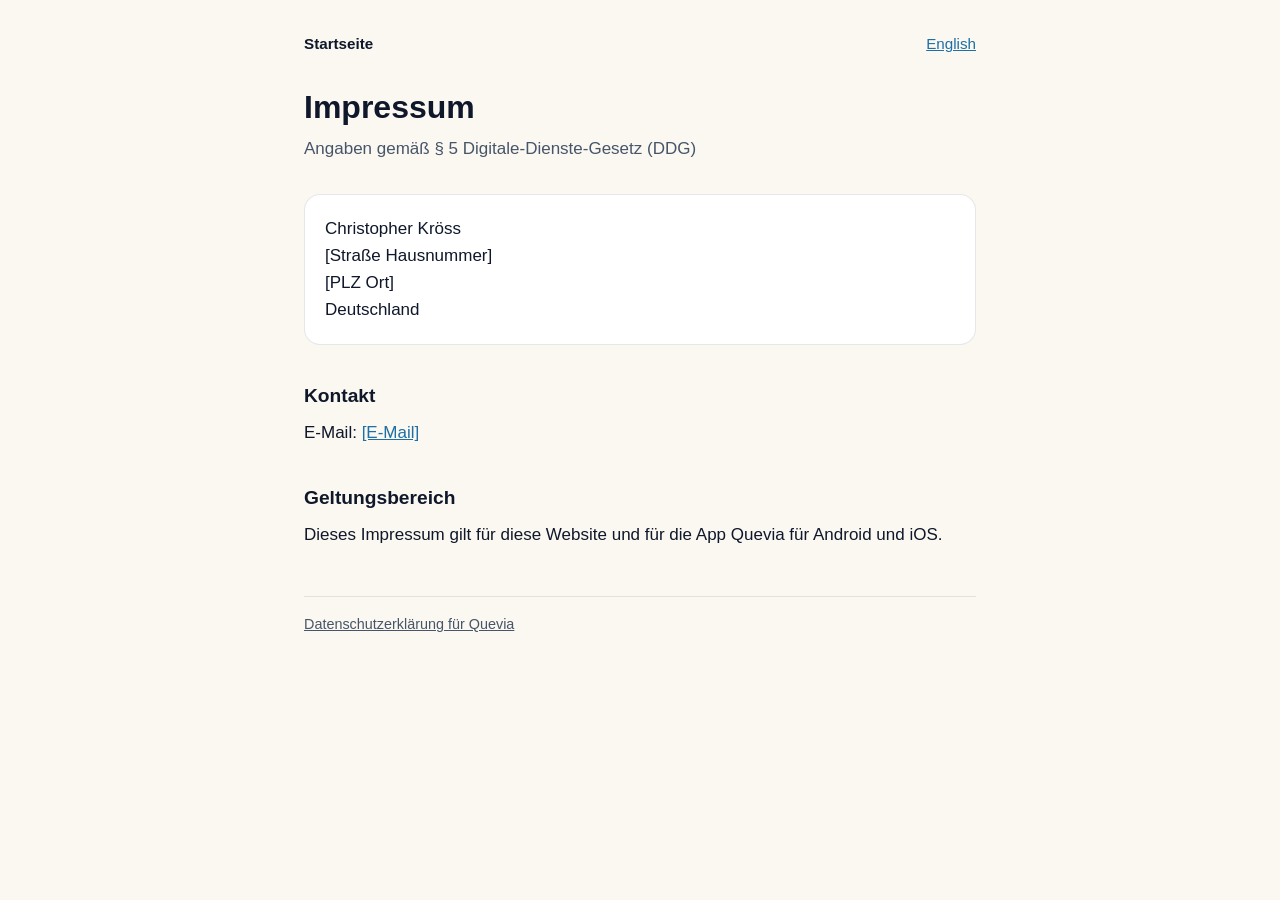
==== impressum/index.html @ da7f1004 "Add legal notice and Quevia privacy policy Impressum and privacy policy in German and English, plain" ====
<!doctype html>
<html lang="de">
<head>
  <meta charset="utf-8">
  <meta name="viewport" content="width=device-width, initial-scale=1">
  <meta name="robots" content="noindex">
  <title>Impressum</title>
  <link rel="stylesheet" href="/assets/style.css">
  <link rel="alternate" hreflang="en" href="/legal-notice/">
</head>
<body>
<main>
  <nav class="top">
    <a class="brand" href="/">Startseite</a>
    <a href="/legal-notice/" hreflang="en" lang="en">English</a>
  </nav>

  <h1>Impressum</h1>
  <p class="lead">Angaben gemäß § 5 Digitale-Dienste-Gesetz (DDG)</p>

  <div class="card">
    <address>
      Christopher Kröss<br>
      [Straße Hausnummer]<br>
      [PLZ Ort]<br>
      Deutschland
    </address>
  </div>

  <h2>Kontakt</h2>
  <p>E-Mail: <a href="mailto:[E-Mail]">[E-Mail]</a></p>

  <h2>Geltungsbereich</h2>
  <p>Dieses Impressum gilt für diese Website und für die App Quevia für Android und iOS.</p>

  <footer>
    <a href="/quevia/datenschutz/">Datenschutzerklärung für Quevia</a>
  </footer>
</main>
</body>
</html>
---- assets/style.css ----
/*
 * One stylesheet for every page. Deliberately self-contained: no web fonts,
 * no scripts, nothing loaded from a third party. A privacy policy that says
 * "nothing is shared" should not itself phone home to a font CDN.
 */

:root {
  --bg: #fbf8f1;
  --surface: #ffffff;
  --text: #0f172a;
  --muted: #475569;
  --line: rgba(15, 23, 42, 0.10);
  --accent: #1d6fa5;
  color-scheme: light;
}

@media (prefers-color-scheme: dark) {
  :root {
    --bg: #070a10;
    --surface: #10151d;
    --text: #e6edf5;
    --muted: #9aa8b8;
    --line: rgba(230, 237, 245, 0.12);
    --accent: #6fcbee;
    color-scheme: dark;
  }
}

* { box-sizing: border-box; }

html { -webkit-text-size-adjust: 100%; }

body {
  margin: 0;
  background: var(--bg);
  color: var(--text);
  font: 17px/1.6 -apple-system, BlinkMacSystemFont, "Segoe UI", Roboto, "Helvetica Neue", Arial, sans-serif;
}

main {
  max-width: 44rem;
  margin: 0 auto;
  padding: 2rem 1rem 4rem;
}

nav.top {
  display: flex;
  flex-wrap: wrap;
  justify-content: space-between;
  gap: 0.5rem 1rem;
  margin-bottom: 2rem;
  font-size: 0.95rem;
}

nav.top .brand {
  font-weight: 700;
  color: var(--text);
  text-decoration: none;
}

h1 {
  font-size: 2rem;
  line-height: 1.2;
  margin: 0 0 0.5rem;
}

h2 {
  font-size: 1.2rem;
  margin: 2.25rem 0 0.5rem;
}

h3 {
  font-size: 1rem;
  margin: 1.5rem 0 0.25rem;
}

p, ul, address { margin: 0 0 1rem; }

address { font-style: normal; }

ul { padding-left: 1.25rem; }

li { margin-bottom: 0.35rem; }

a { color: var(--accent); }

.lead {
  color: var(--muted);
  margin-bottom: 2rem;
}

.card {
  background: var(--surface);
  border: 1px solid var(--line);
  border-radius: 16px;
  padding: 1.25rem 1.25rem 0.25rem;
  margin-bottom: 1.5rem;
}

.links {
  list-style: none;
  padding: 0;
}

.links li { margin-bottom: 0.5rem; }

footer {
  margin-top: 3rem;
  padding-top: 1rem;
  border-top: 1px solid var(--line);
  color: var(--muted);
  font-size: 0.9rem;
}

footer a { color: var(--muted); }
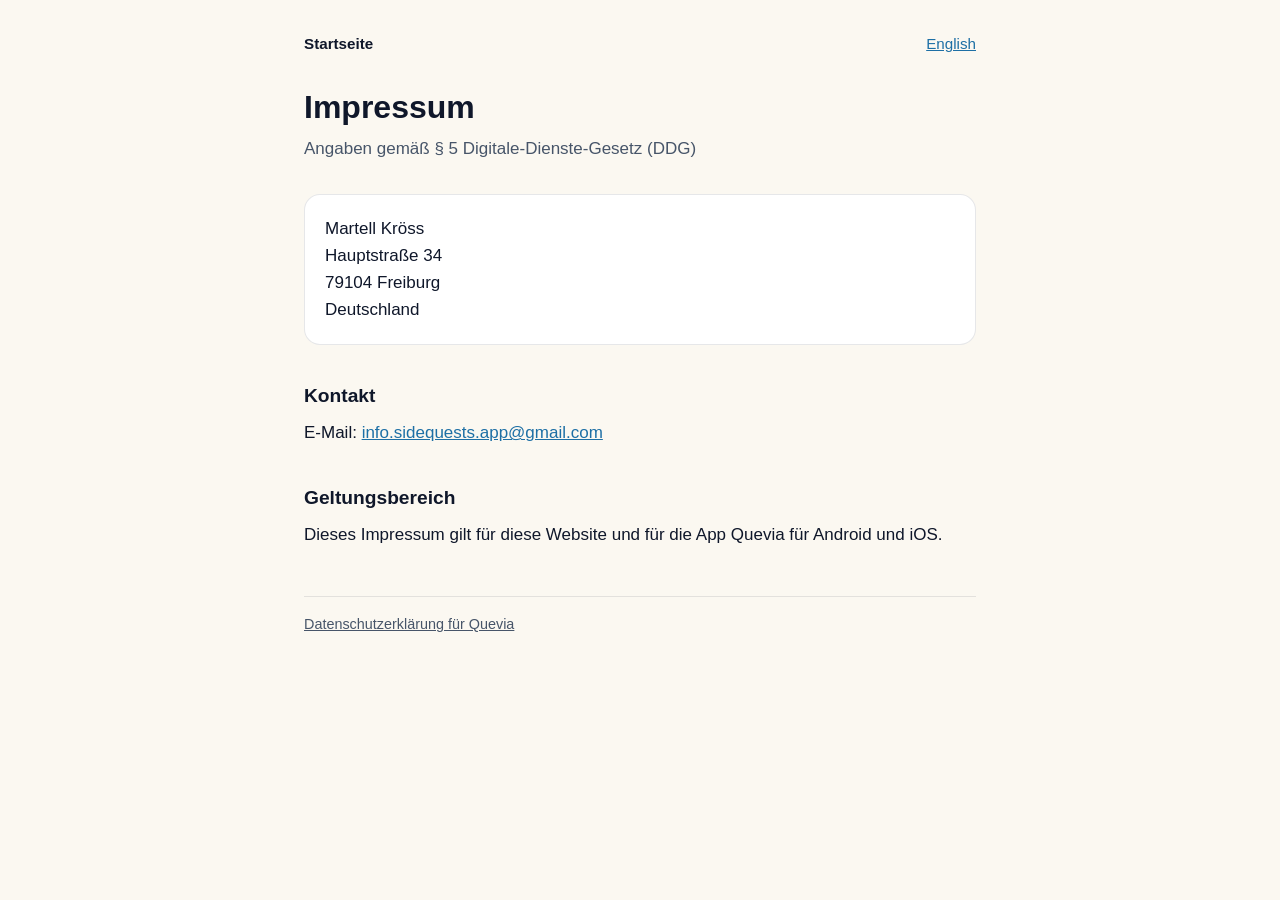
==== commit 25ca8d98: "Fill in the provider's name, address and email Also say that email goes to a Gmail mailbox, since th" ====
--- a/impressum/index.html
+++ b/impressum/index.html
@@ -20,15 +20,15 @@
 
   <div class="card">
     <address>
-      Christopher Kröss<br>
-      [Straße Hausnummer]<br>
-      [PLZ Ort]<br>
+      Martell Kröss<br>
+      Hauptstraße 34<br>
+      79104 Freiburg<br>
       Deutschland
     </address>
   </div>
 
   <h2>Kontakt</h2>
-  <p>E-Mail: <a href="mailto:[E-Mail]">[E-Mail]</a></p>
+  <p>E-Mail: <a href="mailto:info.sidequests.app@gmail.com">info.sidequests.app@gmail.com</a></p>
 
   <h2>Geltungsbereich</h2>
   <p>Dieses Impressum gilt für diese Website und für die App Quevia für Android und iOS.</p>
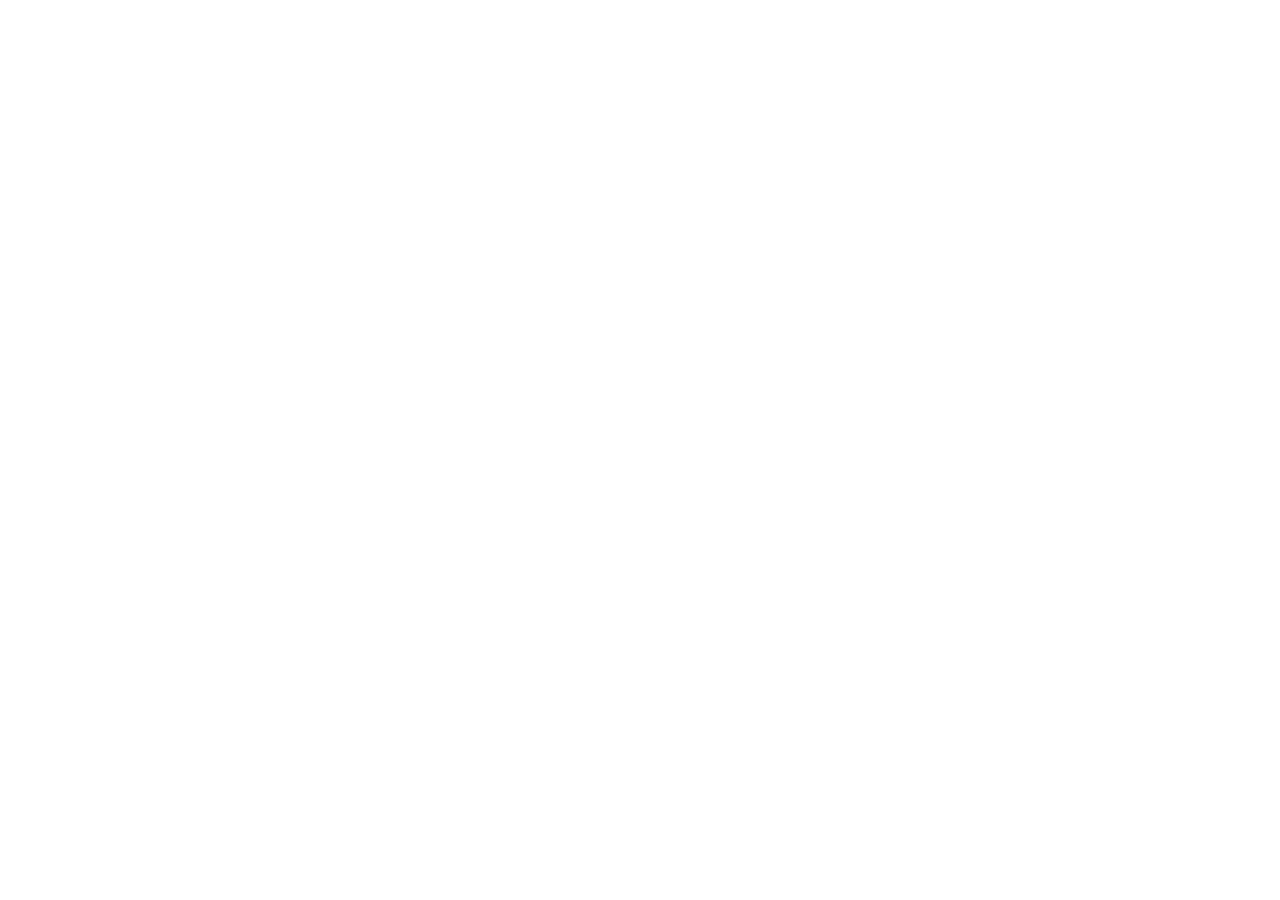
==== commit adc31fca: "Redirect prismadiamond.github.io to kroesslabs.de Co-Authored-By: Claude Opus 5.5 <noreply@anthropic" ====
--- a/impressum/index.html
+++ b/impressum/index.html
@@ -1,41 +1,13 @@
 <!doctype html>
-<html lang="de">
+<html lang="en">
 <head>
-  <meta charset="utf-8">
-  <meta name="viewport" content="width=device-width, initial-scale=1">
-  <meta name="robots" content="noindex">
-  <title>Impressum</title>
-  <link rel="stylesheet" href="/assets/style.css">
-  <link rel="alternate" hreflang="en" href="/legal-notice/">
+<meta charset="utf-8">
+<title>Moved to kroesslabs.de</title>
+<meta name="robots" content="noindex">
+<link rel="canonical" href="https://kroesslabs.de/impressum/">
+<meta http-equiv="refresh" content="0; url=https://kroesslabs.de/impressum/">
 </head>
 <body>
-<main>
-  <nav class="top">
-    <a class="brand" href="/">Startseite</a>
-    <a href="/legal-notice/" hreflang="en" lang="en">English</a>
-  </nav>
-
-  <h1>Impressum</h1>
-  <p class="lead">Angaben gemäß § 5 Digitale-Dienste-Gesetz (DDG)</p>
-
-  <div class="card">
-    <address>
-      Martell Kröss<br>
-      Hauptstraße 34<br>
-      79104 Freiburg<br>
-      Deutschland
-    </address>
-  </div>
-
-  <h2>Kontakt</h2>
-  <p>E-Mail: <a href="mailto:info.sidequests.app@gmail.com">info.sidequests.app@gmail.com</a></p>
-
-  <h2>Geltungsbereich</h2>
-  <p>Dieses Impressum gilt für diese Website und für die App Quevia für Android und iOS.</p>
-
-  <footer>
-    <a href="/quevia/datenschutz/">Datenschutzerklärung für Quevia</a>
-  </footer>
-</main>
+<p>This page has moved to <a href="https://kroesslabs.de/impressum/">https://kroesslabs.de/impressum/</a>.</p>
 </body>
 </html>
